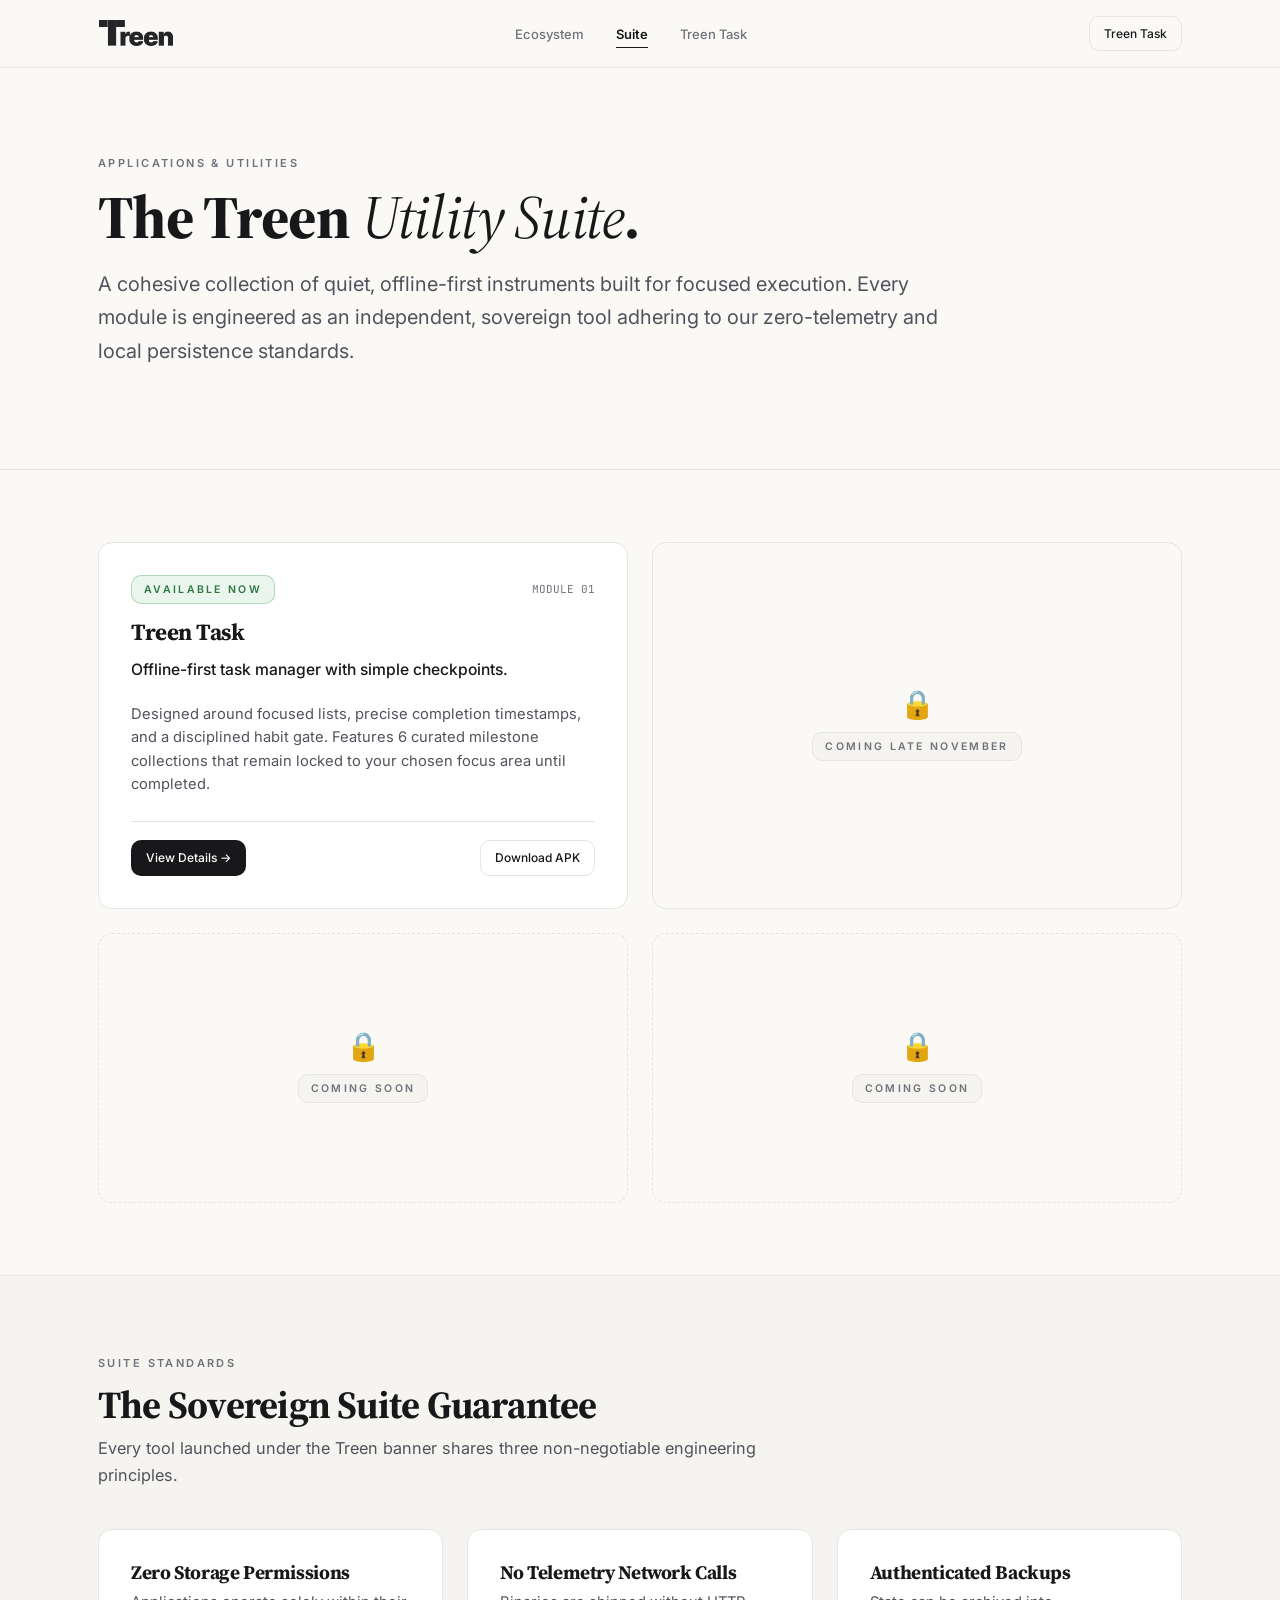
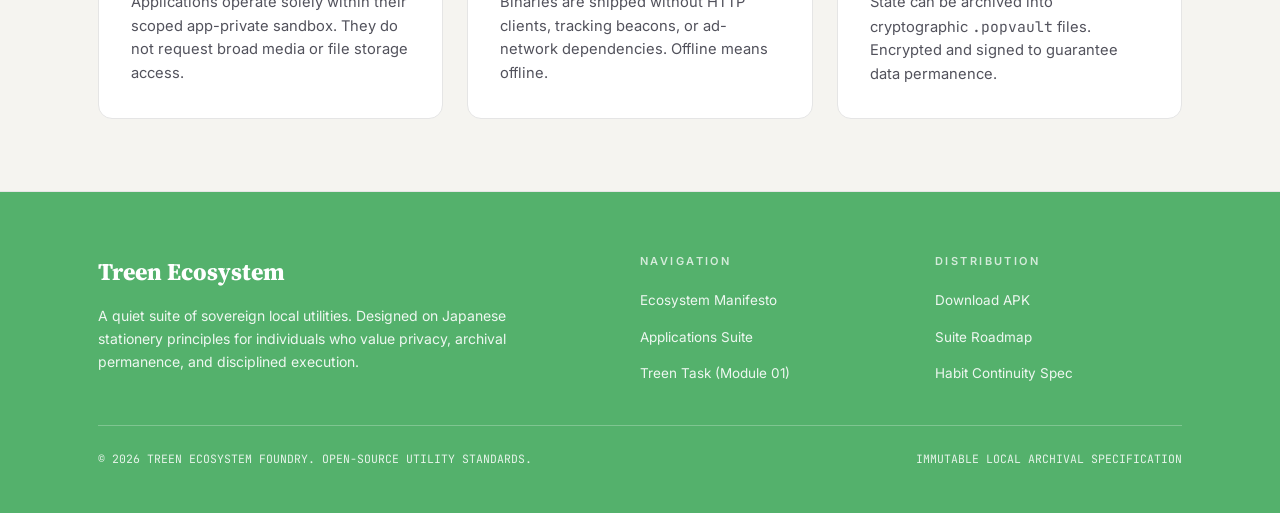
==== suite.html @ d053e065 "fix: remove embedded mockup and fix mobile APK downloads with cross-origin redirect fallback" ====
<!DOCTYPE html>
<html lang="en">
<head>
  <meta charset="UTF-8">
  <meta name="viewport" content="width=device-width, initial-scale=1.0">
  <title>Treen Suite — Applications Hub</title>
  <meta name="description" content="Explore the Treen Ecosystem utility suite. Offline-first, self-contained local instruments built for quiet focus.">
  <link rel="stylesheet" href="styles.css">
  <link rel="preconnect" href="https://fonts.googleapis.com">
  <link rel="preconnect" href="https://fonts.gstatic.com" crossorigin>
</head>
<body>

  <!-- Top Navigation Bar -->
  <header class="navbar">
    <div class="container nav-container">
      <a href="index.html" class="brand-link" aria-label="Treen Home">
        <img src="assets/brand/treen-wordmark.png" alt="Treen" class="brand-wordmark-img">
      </a>

      <nav>
        <ul class="nav-menu">
          <li><a href="index.html" class="nav-item-link">Ecosystem</a></li>
          <li><a href="suite.html" class="nav-item-link active">Suite</a></li>
          <li><a href="task.html" class="nav-item-link">Treen Task</a></li>
        </ul>
      </nav>

      <div class="nav-action">
        <a href="task.html" class="btn btn-outline btn-sm">Treen Task</a>
        <button id="mobileMenuBtn" class="mobile-menu-btn" aria-label="Toggle navigation menu">
          <svg width="18" height="18" viewBox="0 0 24 24" fill="none" stroke="currentColor" stroke-width="2">
            <line x1="3" y1="12" x2="21" y2="12"></line>
            <line x1="3" y1="6" x2="21" y2="6"></line>
            <line x1="3" y1="18" x2="21" y2="18"></line>
          </svg>
        </button>
      </div>
    </div>
  </header>

  <!-- Mobile Navigation Drawer -->
  <div class="mobile-nav-drawer" id="mobileNavDrawer">
    <a href="index.html" class="mobile-nav-link">Ecosystem</a>
    <a href="suite.html" class="mobile-nav-link">Applications Suite</a>
    <a href="task.html" class="mobile-nav-link">Treen Task</a>
  </div>

  <main>
    <!-- Suite Header Section -->
    <section class="hero-wrap">
      <div class="container">
        <div class="hero-content">
          <span class="section-label">APPLICATIONS &amp; UTILITIES</span>

          <h1 class="hero-title">
            The Treen <em>Utility Suite</em>.
          </h1>

          <p class="hero-subhead">
            A cohesive collection of quiet, offline-first instruments built for focused execution. Every module is engineered as an independent, sovereign tool adhering to our zero-telemetry and local persistence standards.
          </p>
        </div>
      </div>
    </section>

    <!-- 4-Card Broadsheet Grid -->
    <section class="section">
      <div class="container">
        <div class="grid-2-2">

          <!-- Card 1: Treen Task (Live / Active) -->
          <article class="suite-card">
            <div class="suite-card-top">
              <div class="suite-card-header">
                <span class="status-pill green">Available Now</span>
                <span style="font-family: var(--font-mono); font-size: 11px; color: var(--ink-muted);">MODULE 01</span>
              </div>
              <h2 class="suite-card-title">Treen Task</h2>
              <p class="suite-card-summary">Offline-first task manager with simple checkpoints.</p>
              <p class="suite-card-desc">
                Designed around focused lists, precise completion timestamps, and a disciplined habit gate. Features 6 curated milestone collections that remain locked to your chosen focus area until completed.
              </p>
            </div>
            <div class="suite-card-bottom">
              <a href="task.html" class="btn btn-primary btn-sm">
                <span>View Details →</span>
              </a>
              <a href="https://github.com/arnavbyte/treen-ecosystem-web/releases/download/v1.0/treen_task_v1.0.apk" target="_blank" rel="noopener noreferrer" class="btn btn-outline btn-sm">
                <span>Download APK</span>
              </a>
            </div>
          </article>

          <!-- Card 2: Mystery Utility 02 (Strictly Minimal Locked) -->
          <article class="suite-card minimal-locked">
            <div class="suite-lock-icon" aria-hidden="true">🔒</div>
            <span class="status-pill muted">Coming Late November</span>
          </article>

          <!-- Card 3: Mystery Utility 03 (Strictly Minimal Locked / Dashed) -->
          <article class="suite-card minimal-locked dashed">
            <div class="suite-lock-icon" aria-hidden="true">🔒</div>
            <span class="status-pill muted">Coming Soon</span>
          </article>

          <!-- Card 4: Mystery Utility 04 (Strictly Minimal Locked / Dashed) -->
          <article class="suite-card minimal-locked dashed">
            <div class="suite-lock-icon" aria-hidden="true">🔒</div>
            <span class="status-pill muted">Coming Soon</span>
          </article>

        </div>
      </div>
    </section>

    <!-- Standards Section -->
    <section class="section" style="background-color: var(--bg-tint-soft);">
      <div class="container">
        <div class="section-head">
          <span class="section-label">SUITE STANDARDS</span>
          <h2 class="section-title">The Sovereign Suite Guarantee</h2>
          <p>Every tool launched under the Treen banner shares three non-negotiable engineering principles.</p>
        </div>

        <div class="grid-3">
          <div class="card">
            <h3 style="font-size: 1.2rem; margin-bottom: 8px;">Zero Storage Permissions</h3>
            <p style="font-size: 0.92rem; line-height: 1.6; color: var(--ink-body);">
              Applications operate solely within their scoped app-private sandbox. They do not request broad media or file storage access.
            </p>
          </div>

          <div class="card">
            <h3 style="font-size: 1.2rem; margin-bottom: 8px;">No Telemetry Network Calls</h3>
            <p style="font-size: 0.92rem; line-height: 1.6; color: var(--ink-body);">
              Binaries are shipped without HTTP clients, tracking beacons, or ad-network dependencies. Offline means offline.
            </p>
          </div>

          <div class="card">
            <h3 style="font-size: 1.2rem; margin-bottom: 8px;">Authenticated Backups</h3>
            <p style="font-size: 0.92rem; line-height: 1.6; color: var(--ink-body);">
              State can be archived into cryptographic <code>.popvault</code> files. Encrypted and signed to guarantee data permanence.
            </p>
          </div>
        </div>
      </div>
    </section>
  </main>

  <!-- Full-Bleed Green Accent Footer Band (#54B16C) -->
  <footer class="footer-green">
    <div class="container">
      <div class="footer-grid">
        <div>
          <div class="footer-brand-title">Treen Ecosystem</div>
          <p class="footer-desc">
            A quiet suite of sovereign local utilities. Designed on Japanese stationery principles for individuals who value privacy, archival permanence, and disciplined execution.
          </p>
        </div>

        <div>
          <div class="footer-col-label">Navigation</div>
          <ul class="footer-links">
            <li><a href="index.html">Ecosystem Manifesto</a></li>
            <li><a href="suite.html">Applications Suite</a></li>
            <li><a href="task.html">Treen Task (Module 01)</a></li>
          </ul>
        </div>

        <div>
          <div class="footer-col-label">Distribution</div>
          <ul class="footer-links">
            <li><a href="https://github.com/arnavbyte/treen-ecosystem-web/releases/download/v1.0/treen_task_v1.0.apk" target="_blank" rel="noopener noreferrer">Download APK</a></li>
            <li><a href="suite.html">Suite Roadmap</a></li>
            <li><a href="task.html#mechanics">Habit Continuity Spec</a></li>
          </ul>
        </div>
      </div>

      <div class="footer-bottom">
        <div>
          © 2026 TREEN ECOSYSTEM FOUNDRY. OPEN-SOURCE UTILITY STANDARDS.
        </div>
        <div>
          IMMUTABLE LOCAL ARCHIVAL SPECIFICATION
        </div>
      </div>
    </div>
  </footer>

  <script src="app.js"></script>
</body>
</html>
---- styles.css ----
/* ==========================================================================
   TREEN ECOSYSTEM — STYLES & DESIGN TOKENS
   Visual Style: Broadsheet Stationery (Quiet, Confident, Editorial, Functional)
   ========================================================================== */

@import url('https://fonts.googleapis.com/css2?family=Fraunces:ital,opsz,wght@0,9..144,600;0,9..144,700;0,9..144,800;1,9..144,600&family=Source+Serif+4:ital,opsz,wght@0,8..60,600;0,8..60,700;0,8..60,800;1,8..60,600;1,8..60,700&family=Inter:wght@400;500;600;700&family=JetBrains+Mono:wght@400;500;600&display=swap');

:root {
  /* Surfaces & Canvas */
  --bg-canvas: #FAF9F6;
  --bg-pure: #FFFFFF;
  --bg-card: #FFFFFF;
  --bg-tint-soft: #F5F4F0;
  --bg-tint-alt: #F0EFEA;

  /* Ink / Text Tokens */
  --ink-primary: #18181B;     /* Headings, primary actions */
  --ink-body: #52525C;        /* Body copy in muted charcoal */
  --ink-muted: #71717B;       /* Muted labels & timestamps */
  --ink-faint: #A1A1AA;

  /* Accent (Reserved strictly for completion ticks and the full-width footer band) */
  --accent-green: #54B16C;
  --accent-green-hover: #489e60;
  --accent-green-soft: rgba(84, 177, 108, 0.12);

  /* Geometry & Borders */
  --border-hairline: 1px solid #E5E5E5;
  --border-color: #E5E5E5;
  --radius-btn: 10px;         /* Strict 10px for buttons / pills */
  --radius-card: 14px;        /* Strict 14px for content cards */
  --radius-pill: 9999px;

  /* Typography Stacks */
  --font-serif: 'Source Serif 4', 'Fraunces', 'Tiempos Headline', 'Gelica', 'Source Serif Pro', Georgia, serif;
  --font-sans: 'Inter', -apple-system, BlinkMacSystemFont, 'Segoe UI', Roboto, Helvetica, Arial, sans-serif;
  --font-mono: 'JetBrains Mono', Menlo, Monaco, Consolas, monospace;

  /* Typography Hierarchy */
  --tracking-label: 0.22em;   /* Wide uppercase tracking (0.2em - 0.25em) */
  --lh-heading: 1.08;         /* Tight editorial serif line-height (1.05 - 1.1) */
  --lh-body: 1.65;            /* Relaxed line-height (~1.65) in muted charcoal */

  /* Layout */
  --container-max: 1140px;
  --header-height: 68px;
}

/* Base Reset & Setup */
*, *::before, *::after {
  box-sizing: border-box;
  margin: 0;
  padding: 0;
}

html {
  font-size: 16px;
  scroll-behavior: smooth;
  text-rendering: optimizeLegibility;
  -webkit-font-smoothing: antialiased;
}

body {
  background-color: var(--bg-canvas);
  color: var(--ink-body);
  font-family: var(--font-sans);
  font-weight: 400;
  line-height: var(--lh-body);
  min-height: 100vh;
  display: flex;
  flex-direction: column;
}

/* Typography Hierarchy */
h1, h2, h3, h4, h5, h6 {
  color: var(--ink-primary);
  font-family: var(--font-serif);
  font-weight: 700;
  line-height: var(--lh-heading);
  letter-spacing: -0.02em;
}

h1 {
  font-size: clamp(2.4rem, 4.8vw, 3.8rem);
  font-weight: 800;
}

h2 {
  font-size: clamp(1.8rem, 3.2vw, 2.4rem);
}

h3 {
  font-size: clamp(1.25rem, 2vw, 1.55rem);
}

p {
  color: var(--ink-body);
  font-size: 1.02rem;
  line-height: var(--lh-body);
}

a {
  color: inherit;
  text-decoration: none;
}

code, pre, .mono {
  font-family: var(--font-mono);
}

/* Small section labels uppercase with wide tracking (0.2em) */
.section-label {
  font-family: var(--font-sans);
  font-size: 11px;
  font-weight: 600;
  text-transform: uppercase;
  letter-spacing: var(--tracking-label);
  color: var(--ink-muted);
  display: inline-block;
  margin-bottom: 12px;
}

/* Container */
.container {
  max-width: var(--container-max);
  margin-left: auto;
  margin-right: auto;
  padding-left: 28px;
  padding-right: 28px;
  width: 100%;
}

/* ==========================================================================
   BUTTONS & PILLS (Strict 10px radius)
   ========================================================================== */
.btn {
  display: inline-flex;
  align-items: center;
  justify-content: center;
  gap: 8px;
  font-family: var(--font-sans);
  font-size: 13.5px;
  font-weight: 500;
  padding: 10px 20px;
  border-radius: var(--radius-btn);
  border: 1px solid transparent;
  cursor: pointer;
  transition: all 0.15s ease;
  white-space: nowrap;
  text-decoration: none;
}

.btn-primary {
  background-color: var(--ink-primary);
  color: #FFFFFF;
}

.btn-primary:hover {
  background-color: #0A0A0A;
}

.btn-outline {
  background-color: transparent;
  color: var(--ink-primary);
  border: var(--border-hairline);
}

.btn-outline:hover {
  background-color: var(--bg-pure);
  border-color: #D4D4D8;
}

.btn-sm {
  font-size: 12px;
  padding: 7px 14px;
}

.pill-badge {
  display: inline-flex;
  align-items: center;
  gap: 6px;
  font-family: var(--font-sans);
  font-size: 11px;
  font-weight: 500;
  padding: 4px 10px;
  border-radius: var(--radius-btn);
  border: var(--border-hairline);
  background-color: var(--bg-pure);
  color: var(--ink-muted);
}

/* ==========================================================================
   NAVIGATION BAR
   ========================================================================== */
.navbar {
  position: sticky;
  top: 0;
  z-index: 100;
  background-color: rgba(250, 249, 246, 0.96);
  backdrop-filter: blur(8px);
  -webkit-backdrop-filter: blur(8px);
  border-bottom: var(--border-hairline);
  height: var(--header-height);
  display: flex;
  align-items: center;
}

.nav-container {
  display: flex;
  justify-content: space-between;
  align-items: center;
}

.brand-link {
  display: flex;
  align-items: center;
  gap: 12px;
}

.brand-wordmark-img {
  height: 28px;
  width: auto;
  display: block;
  opacity: 0.94;
  filter: drop-shadow(0 0.5px 0.5px rgba(24, 24, 27, 0.08));
  transition: opacity 0.15s ease;
}

.brand-link:hover .brand-wordmark-img {
  opacity: 1;
}

.nav-menu {
  display: flex;
  align-items: center;
  gap: 32px;
  list-style: none;
}

.nav-item-link {
  font-family: var(--font-sans);
  font-size: 13px;
  font-weight: 500;
  color: var(--ink-muted);
  transition: color 0.15s ease;
  position: relative;
}

.nav-item-link:hover {
  color: var(--ink-primary);
}

.nav-item-link.active {
  color: var(--ink-primary);
  font-weight: 600;
}

.nav-item-link.active::after {
  content: '';
  position: absolute;
  bottom: -6px;
  left: 0;
  right: 0;
  height: 1.5px;
  background-color: var(--ink-primary);
}

.nav-action {
  display: flex;
  align-items: center;
  gap: 12px;
}

.mobile-menu-btn {
  display: none;
  background: none;
  border: var(--border-hairline);
  border-radius: var(--radius-btn);
  padding: 8px 10px;
  cursor: pointer;
  color: var(--ink-primary);
}

/* Mobile Nav Drawer */
.mobile-nav-drawer {
  display: none;
  position: fixed;
  top: var(--header-height);
  left: 0;
  right: 0;
  background-color: var(--bg-canvas);
  border-bottom: var(--border-hairline);
  padding: 20px 28px;
  z-index: 99;
  flex-direction: column;
  gap: 12px;
}

.mobile-nav-drawer.open {
  display: flex;
}

.mobile-nav-link {
  font-size: 14.5px;
  color: var(--ink-primary);
  padding: 10px 0;
  border-bottom: 1px dashed var(--border-color);
  font-weight: 500;
}

/* ==========================================================================
   HERO / EDITORIAL HEADER SECTIONS
   ========================================================================== */
.hero-wrap {
  padding: 80px 0 68px;
  border-bottom: var(--border-hairline);
}

.hero-content {
  max-width: 860px;
}

/* Prominent hero brand logo, completely transparent background, zero bounding box */
.hero-brand-lockup {
  margin-bottom: 38px;
  background: transparent;
  border: none;
  padding: 0;
}

.hero-brand-lockup img {
  height: clamp(68px, 9vw, 92px);
  width: auto;
  max-width: 100%;
  display: block;
  background: transparent;
  border: none;
}

.hero-title {
  margin-bottom: 18px;
  color: var(--ink-primary);
}

.hero-title em {
  font-style: italic;
  font-weight: 400;
}

.hero-subhead {
  font-size: clamp(1.08rem, 1.6vw, 1.25rem);
  line-height: 1.68;
  color: var(--ink-body);
  margin-bottom: 32px;
}

.hero-cta-row {
  display: flex;
  align-items: center;
  gap: 14px;
  flex-wrap: wrap;
}

/* ==========================================================================
   CONTENT CARDS (Strict 14px radius, flat, 1px border)
   ========================================================================== */
.card {
  background-color: var(--bg-card);
  border: var(--border-hairline);
  border-radius: var(--radius-card);
  padding: 32px;
  box-shadow: none; /* Zero heavy drop shadows */
}

/* 2-Pillar Editorial Grid */
.grid-2 {
  display: grid;
  grid-template-columns: repeat(2, 1fr);
  gap: 28px;
}

.pillar-card {
  background-color: var(--bg-card);
  border: var(--border-hairline);
  border-radius: var(--radius-card);
  padding: 38px;
  display: flex;
  flex-direction: column;
  justify-content: space-between;
  min-height: 270px;
}

.pillar-card-head {
  display: flex;
  flex-direction: column;
  gap: 8px;
  margin-bottom: 16px;
}

.pillar-number {
  font-family: var(--font-mono);
  font-size: 11px;
  color: var(--ink-muted);
}

.pillar-title {
  font-size: 1.5rem;
  color: var(--ink-primary);
}

.pillar-body {
  font-size: 1.02rem;
  line-height: 1.7;
  color: var(--ink-body);
}

.pillar-fact {
  margin-top: 26px;
  padding-top: 16px;
  border-top: var(--border-hairline);
  font-family: var(--font-mono);
  font-size: 11px;
  color: var(--ink-muted);
  letter-spacing: 0.05em;
}

.grid-3 {
  display: grid;
  grid-template-columns: repeat(3, 1fr);
  gap: 24px;
}

.tenet-card {
  display: flex;
  flex-direction: column;
  justify-content: space-between;
  min-height: 240px;
}

.tenet-card-head {
  display: flex;
  flex-direction: column;
  gap: 8px;
  margin-bottom: 16px;
}

.tenet-number {
  font-family: var(--font-mono);
  font-size: 11px;
  color: var(--ink-muted);
}

.tenet-title {
  font-size: 1.3rem;
  color: var(--ink-primary);
}

.tenet-body {
  font-size: 0.95rem;
  line-height: 1.6;
  color: var(--ink-body);
}

.tenet-fact {
  margin-top: 24px;
  padding-top: 14px;
  border-top: var(--border-hairline);
  font-family: var(--font-mono);
  font-size: 11px;
  color: var(--ink-muted);
}

/* ==========================================================================
   PAGE 2: SUITE / APPLICATIONS HUB (4-CARD BROADSHEET GRID)
   ========================================================================== */
.grid-2-2 {
  display: grid;
  grid-template-columns: repeat(2, 1fr);
  gap: 24px;
}

.suite-card {
  background-color: var(--bg-card);
  border: var(--border-hairline);
  border-radius: var(--radius-card);
  padding: 32px;
  display: flex;
  flex-direction: column;
  justify-content: space-between;
  min-height: 270px;
}

.suite-card.locked {
  background-color: #FAF9F6;
  border: 1px solid var(--border-color);
}

.suite-card.dashed {
  background-color: #FAF9F6;
  border: 1px dashed var(--border-color);
}

/* Minimal locked cards for unannounced mystery utilities */
.suite-card.minimal-locked {
  background-color: #FAF9F6;
  border: 1px solid var(--border-color);
  display: flex;
  flex-direction: column;
  align-items: center;
  justify-content: center;
  gap: 14px;
  min-height: 270px;
  text-align: center;
}

.suite-card.minimal-locked.dashed {
  border: 1px dashed var(--border-color);
}

.suite-lock-icon {
  font-size: 28px;
  line-height: 1;
  color: var(--ink-muted);
}

.suite-card-top {
  display: flex;
  flex-direction: column;
  gap: 12px;
}

.suite-card-header {
  display: flex;
  justify-content: space-between;
  align-items: center;
  margin-bottom: 4px;
}

.suite-card-title {
  font-size: 1.45rem;
  color: var(--ink-primary);
}

.suite-card-summary {
  font-size: 0.98rem;
  font-weight: 500;
  color: var(--ink-primary);
  margin-bottom: 8px;
}

.suite-card-desc {
  font-size: 0.92rem;
  line-height: 1.6;
  color: var(--ink-body);
}

.status-pill {
  display: inline-flex;
  align-items: center;
  gap: 6px;
  font-family: var(--font-sans);
  font-size: 10.5px;
  font-weight: 600;
  letter-spacing: var(--tracking-label);
  text-transform: uppercase;
  padding: 5px 12px;
  border-radius: var(--radius-btn);
}

.status-pill.green {
  background-color: var(--accent-green-soft);
  color: #2E7742;
  border: 1px solid rgba(84, 177, 108, 0.4);
}

.status-pill.muted {
  background-color: var(--bg-tint-soft);
  color: var(--ink-muted);
  border: 1px solid var(--border-color);
}

.suite-card-bottom {
  margin-top: 24px;
  padding-top: 18px;
  border-top: var(--border-hairline);
  display: flex;
  justify-content: space-between;
  align-items: center;
  flex-wrap: wrap;
  gap: 12px;
}

/* Sections */
.section {
  padding: 72px 0;
  border-bottom: var(--border-hairline);
}

.section-head {
  margin-bottom: 40px;
  max-width: 720px;
}

.section-title {
  margin-bottom: 10px;
}

/* ==========================================================================
   THEMED MILESTONE SETS
   ========================================================================== */
.collection-grid {
  display: grid;
  grid-template-columns: repeat(3, 1fr);
  gap: 20px;
  margin-top: 28px;
}

.collection-card {
  background: var(--bg-pure);
  border: var(--border-hairline);
  border-radius: var(--radius-card);
  padding: 24px;
  display: flex;
  flex-direction: column;
  justify-content: space-between;
}

.collection-header {
  display: flex;
  justify-content: space-between;
  align-items: center;
  margin-bottom: 12px;
}

.collection-name {
  font-family: var(--font-serif);
  font-size: 1.15rem;
  color: var(--ink-primary);
  margin-bottom: 6px;
}

.collection-desc {
  font-size: 0.9rem;
  line-height: 1.55;
  color: var(--ink-body);
}

/* ==========================================================================
   PAGE 3: THE VAULT (SPECS & VERIFICATION)
   ========================================================================== */
.specs-table {
  width: 100%;
  border-collapse: collapse;
  background-color: #FFFFFF;
  border: var(--border-hairline);
  border-radius: var(--radius-card);
  overflow: hidden;
  margin-top: 24px;
  font-size: 13.5px;
}

.specs-table th {
  background-color: var(--bg-tint-soft);
  padding: 14px 20px;
  font-family: var(--font-sans);
  font-size: 11px;
  font-weight: 600;
  text-transform: uppercase;
  letter-spacing: var(--tracking-label);
  color: var(--ink-muted);
  border-bottom: var(--border-hairline);
  text-align: left;
}

.specs-table td {
  padding: 16px 20px;
  border-bottom: var(--border-hairline);
  color: var(--ink-body);
  vertical-align: top;
}

.specs-table tr:last-child td {
  border-bottom: none;
}

.crypto-console {
  background-color: #FFFFFF;
  border: var(--border-hairline);
  border-radius: var(--radius-card);
  padding: 32px;
  margin-top: 36px;
  display: flex;
  flex-direction: column;
  gap: 20px;
}

.code-box {
  background-color: #18181B;
  color: #FAF9F6;
  border-radius: var(--radius-btn);
  padding: 16px;
  font-family: var(--font-mono);
  font-size: 12px;
  line-height: 1.6;
  overflow-x: auto;
}

.verify-badge {
  display: inline-flex;
  align-items: center;
  gap: 8px;
  padding: 10px 14px;
  border-radius: var(--radius-btn);
  border: var(--border-hairline);
  font-family: var(--font-mono);
  font-size: 12px;
}

.verify-badge.valid {
  border-color: rgba(84, 177, 108, 0.4);
  background-color: var(--accent-green-soft);
  color: #2E7742;
}

.verify-badge.invalid {
  border-color: rgba(239, 68, 68, 0.3);
  background-color: rgba(239, 68, 68, 0.08);
  color: #DC2626;
}

/* ==========================================================================
   FOOTER (FULL-WIDTH GREEN ACCENT BAND: #54B16C)
   ========================================================================== */
.footer-green {
  background-color: var(--accent-green);
  color: #FFFFFF;
  padding: 60px 0 44px;
  margin-top: auto;
}

.footer-grid {
  display: grid;
  grid-template-columns: 2fr 1fr 1fr;
  gap: 48px;
  margin-bottom: 40px;
}

.footer-brand-title {
  font-family: var(--font-serif);
  font-size: 24px;
  font-weight: 800;
  margin-bottom: 12px;
  color: #FFFFFF;
}

.footer-desc {
  font-size: 14px;
  line-height: 1.65;
  color: rgba(255, 255, 255, 0.9);
  max-width: 440px;
}

.footer-col-label {
  font-family: var(--font-sans);
  font-size: 11px;
  font-weight: 600;
  text-transform: uppercase;
  letter-spacing: var(--tracking-label);
  color: rgba(255, 255, 255, 0.75);
  margin-bottom: 16px;
}

.footer-links {
  list-style: none;
  display: flex;
  flex-direction: column;
  gap: 10px;
}

.footer-links a {
  font-size: 13.5px;
  color: rgba(255, 255, 255, 0.9);
  transition: color 0.15s ease;
}

.footer-links a:hover {
  color: #FFFFFF;
  text-decoration: underline;
}

.footer-bottom {
  border-top: 1px solid rgba(255, 255, 255, 0.25);
  padding-top: 24px;
  display: flex;
  justify-content: space-between;
  align-items: center;
  font-family: var(--font-mono);
  font-size: 11.5px;
  color: rgba(255, 255, 255, 0.85);
  flex-wrap: wrap;
  gap: 12px;
}

/* ==========================================================================
   RESPONSIVE DESIGN BREAKPOINTS
   ========================================================================== */
@media (max-width: 900px) {
  .grid-2 {
    grid-template-columns: 1fr;
  }
  .grid-3 {
    grid-template-columns: 1fr;
  }
  .grid-2-2 {
    grid-template-columns: 1fr;
  }
  .collection-grid {
    grid-template-columns: 1fr;
  }
  .footer-grid {
    grid-template-columns: 1fr;
    gap: 32px;
  }
}

@media (max-width: 768px) {
  .nav-menu {
    display: none;
  }
  .mobile-menu-btn {
    display: block;
  }
}
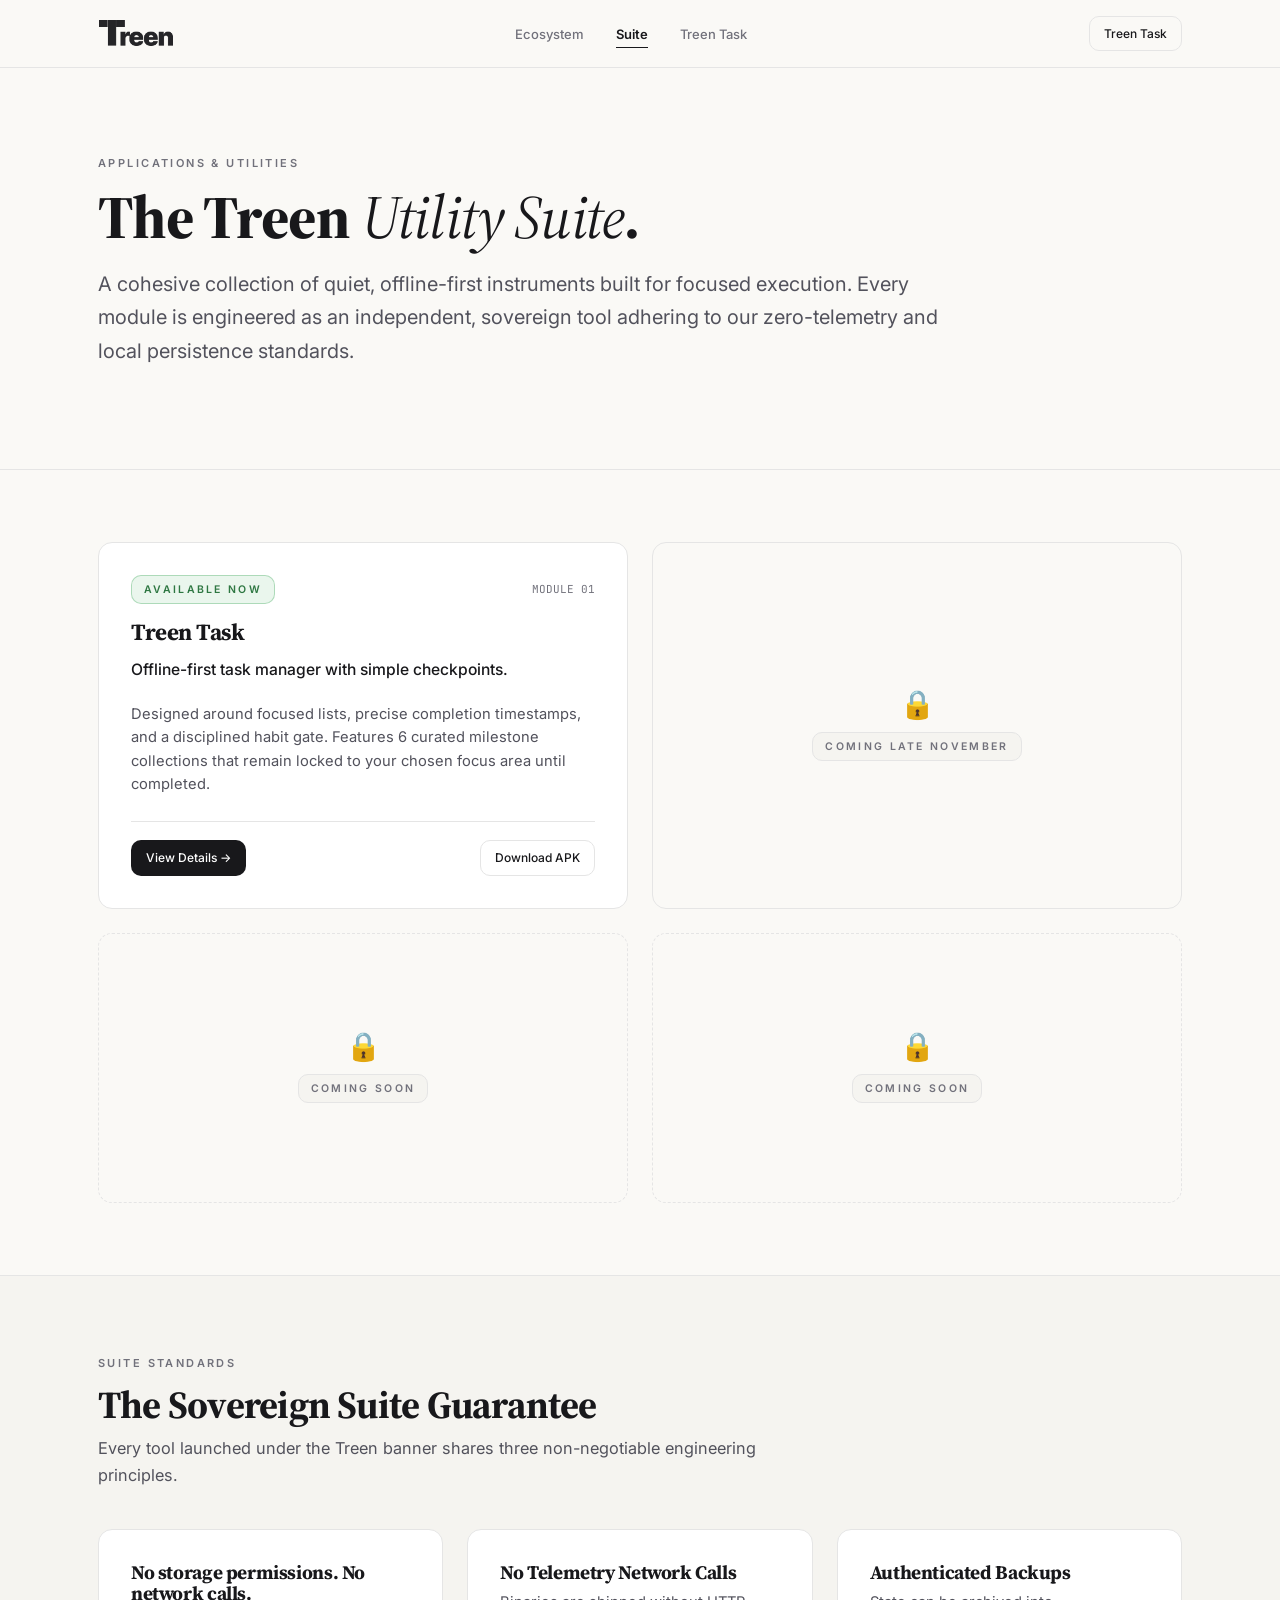
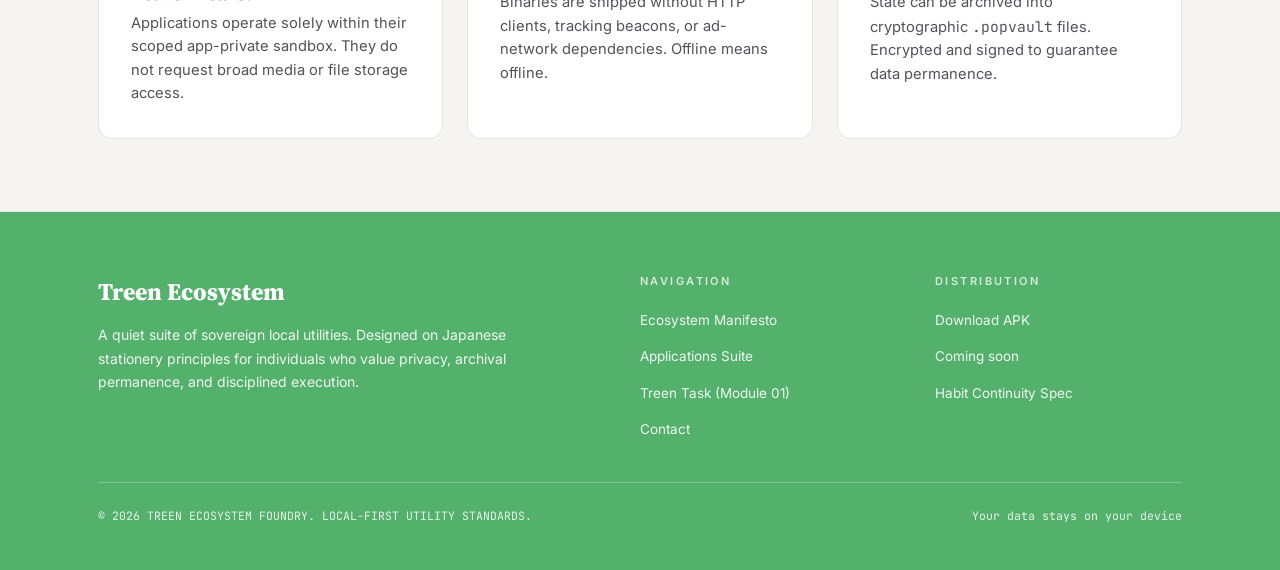
==== commit 3f267d97: "chore: apply text consistency updates, meta tags, and accessibility refinements" ====
--- a/suite.html
+++ b/suite.html
@@ -4,7 +4,18 @@
   <meta charset="UTF-8">
   <meta name="viewport" content="width=device-width, initial-scale=1.0">
   <title>Treen Suite — Applications Hub</title>
-  <meta name="description" content="Explore the Treen Ecosystem utility suite. Offline-first, self-contained local instruments built for quiet focus.">
+  <meta name="description" content="Explore the Treen Ecosystem utility suite. Quiet, offline-first digital instruments engineered for local data sovereignty and focused work.">
+  <link rel="icon" type="image/png" href="assets/brand/treen-mark-square.png">
+  <link rel="canonical" href="https://treen-ecosystem.vercel.app/suite.html">
+  <meta property="og:type" content="website">
+  <meta property="og:url" content="https://treen-ecosystem.vercel.app/suite.html">
+  <meta property="og:title" content="Treen Suite — Applications Hub">
+  <meta property="og:description" content="Explore the Treen Ecosystem utility suite. Quiet, offline-first digital instruments engineered for local data sovereignty and focused work.">
+  <meta property="og:image" content="https://treen-ecosystem.vercel.app/assets/brand/treen-suite-logo.png">
+  <meta name="twitter:card" content="summary_large_image">
+  <meta name="twitter:title" content="Treen Suite — Applications Hub">
+  <meta name="twitter:description" content="Explore the Treen Ecosystem utility suite. Quiet, offline-first digital instruments engineered for local data sovereignty and focused work.">
+  <meta name="twitter:image" content="https://treen-ecosystem.vercel.app/assets/brand/treen-suite-logo.png">
   <link rel="stylesheet" href="styles.css">
   <link rel="preconnect" href="https://fonts.googleapis.com">
   <link rel="preconnect" href="https://fonts.gstatic.com" crossorigin>
@@ -15,7 +26,7 @@
   <header class="navbar">
     <div class="container nav-container">
       <a href="index.html" class="brand-link" aria-label="Treen Home">
-        <img src="assets/brand/treen-wordmark.png" alt="Treen" class="brand-wordmark-img">
+        <img src="assets/brand/treen-wordmark.png" alt="Treen logo wordmark" width="530" height="196" class="brand-wordmark-img">
       </a>
 
       <nav>
@@ -93,19 +104,19 @@
           </article>
 
           <!-- Card 2: Mystery Utility 02 (Strictly Minimal Locked) -->
-          <article class="suite-card minimal-locked">
+          <article class="suite-card minimal-locked" aria-label="Upcoming utility, coming late November">
             <div class="suite-lock-icon" aria-hidden="true">🔒</div>
             <span class="status-pill muted">Coming Late November</span>
           </article>
 
           <!-- Card 3: Mystery Utility 03 (Strictly Minimal Locked / Dashed) -->
-          <article class="suite-card minimal-locked dashed">
+          <article class="suite-card minimal-locked dashed" aria-label="Upcoming utility, coming soon">
             <div class="suite-lock-icon" aria-hidden="true">🔒</div>
             <span class="status-pill muted">Coming Soon</span>
           </article>
 
           <!-- Card 4: Mystery Utility 04 (Strictly Minimal Locked / Dashed) -->
-          <article class="suite-card minimal-locked dashed">
+          <article class="suite-card minimal-locked dashed" aria-label="Upcoming utility, coming soon">
             <div class="suite-lock-icon" aria-hidden="true">🔒</div>
             <span class="status-pill muted">Coming Soon</span>
           </article>
@@ -125,7 +136,7 @@
 
         <div class="grid-3">
           <div class="card">
-            <h3 style="font-size: 1.2rem; margin-bottom: 8px;">Zero Storage Permissions</h3>
+            <h3 style="font-size: 1.2rem; margin-bottom: 8px;">No storage permissions. No network calls.</h3>
             <p style="font-size: 0.92rem; line-height: 1.6; color: var(--ink-body);">
               Applications operate solely within their scoped app-private sandbox. They do not request broad media or file storage access.
             </p>
@@ -166,6 +177,7 @@
             <li><a href="index.html">Ecosystem Manifesto</a></li>
             <li><a href="suite.html">Applications Suite</a></li>
             <li><a href="task.html">Treen Task (Module 01)</a></li>
+            <li><a href="mailto:treen.ecosystem@gmail.com">Contact</a></li>
           </ul>
         </div>
 
@@ -173,7 +185,7 @@
           <div class="footer-col-label">Distribution</div>
           <ul class="footer-links">
             <li><a href="https://github.com/arnavbyte/treen-ecosystem-web/releases/download/v1.0/treen_task_v1.0.apk" target="_blank" rel="noopener noreferrer">Download APK</a></li>
-            <li><a href="suite.html">Suite Roadmap</a></li>
+            <li><a href="suite.html">Coming soon</a></li>
             <li><a href="task.html#mechanics">Habit Continuity Spec</a></li>
           </ul>
         </div>
@@ -181,10 +193,10 @@
 
       <div class="footer-bottom">
         <div>
-          © 2026 TREEN ECOSYSTEM FOUNDRY. OPEN-SOURCE UTILITY STANDARDS.
-        </div>
-        <div>
-          IMMUTABLE LOCAL ARCHIVAL SPECIFICATION
+          © 2026 TREEN ECOSYSTEM FOUNDRY. LOCAL-FIRST UTILITY STANDARDS.
+        </div>
+        <div>
+          Your data stays on your device
         </div>
       </div>
     </div>
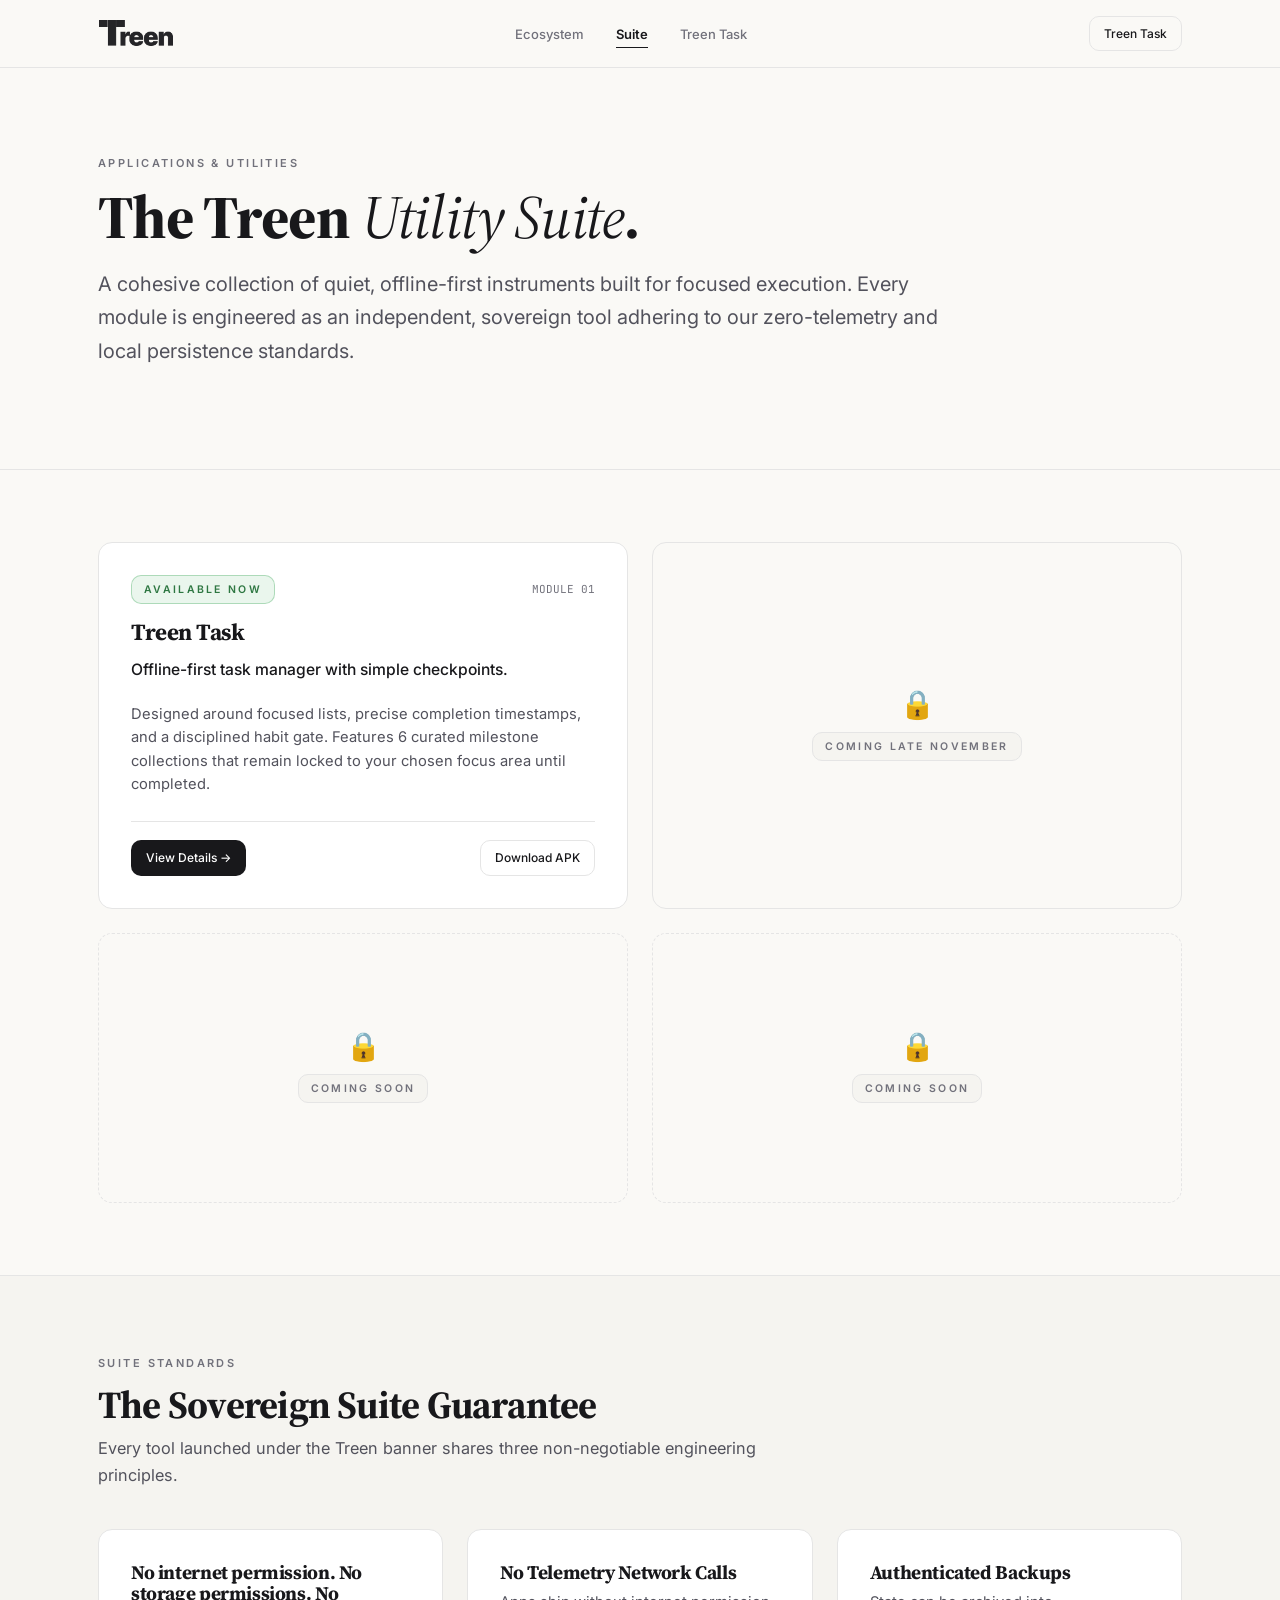
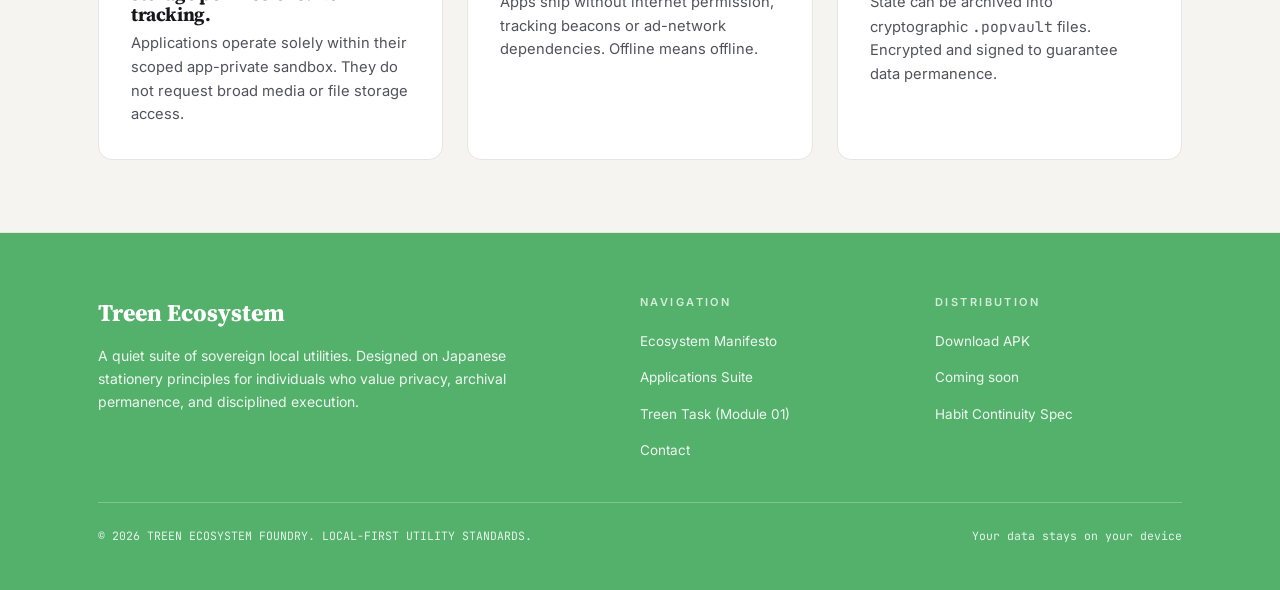
==== commit 64391831: "feat: update privacy claim, task version info, SHA-256 hash, and click-to-reveal contact handler" ====
--- a/suite.html
+++ b/suite.html
@@ -136,7 +136,7 @@
 
         <div class="grid-3">
           <div class="card">
-            <h3 style="font-size: 1.2rem; margin-bottom: 8px;">No storage permissions. No network calls.</h3>
+            <h3 style="font-size: 1.2rem; margin-bottom: 8px;">No internet permission. No storage permissions. No tracking.</h3>
             <p style="font-size: 0.92rem; line-height: 1.6; color: var(--ink-body);">
               Applications operate solely within their scoped app-private sandbox. They do not request broad media or file storage access.
             </p>
@@ -145,7 +145,7 @@
           <div class="card">
             <h3 style="font-size: 1.2rem; margin-bottom: 8px;">No Telemetry Network Calls</h3>
             <p style="font-size: 0.92rem; line-height: 1.6; color: var(--ink-body);">
-              Binaries are shipped without HTTP clients, tracking beacons, or ad-network dependencies. Offline means offline.
+              Apps ship without internet permission, tracking beacons or ad-network dependencies. Offline means offline.
             </p>
           </div>
 
@@ -177,7 +177,10 @@
             <li><a href="index.html">Ecosystem Manifesto</a></li>
             <li><a href="suite.html">Applications Suite</a></li>
             <li><a href="task.html">Treen Task (Module 01)</a></li>
-            <li><a href="mailto:treen.ecosystem@gmail.com">Contact</a></li>
+            <li class="footer-contact-item">
+              <a href="#contact" role="button" class="footer-contact-btn" id="contactBtn" aria-expanded="false" aria-controls="contactBox">Contact</a>
+              <div id="contactBox" class="contact-reveal-box" hidden></div>
+            </li>
           </ul>
         </div>
 
--- a/styles.css
+++ b/styles.css
@@ -786,6 +786,65 @@
 .footer-links a:hover {
   color: #FFFFFF;
   text-decoration: underline;
+}
+
+/* Footer Contact Reveal Box */
+.footer-contact-item {
+  position: relative;
+}
+
+.footer-contact-btn {
+  display: inline-block;
+  cursor: pointer;
+}
+
+.contact-reveal-box {
+  margin-top: 8px;
+  background-color: #FFFFFF;
+  color: var(--ink-primary);
+  border: 1px solid rgba(24, 24, 27, 0.15);
+  border-radius: var(--radius-btn);
+  padding: 8px 12px;
+  display: inline-flex;
+  align-items: center;
+  gap: 10px;
+  max-width: 100%;
+  box-sizing: border-box;
+  flex-wrap: wrap;
+  box-shadow: none;
+}
+
+.contact-reveal-box[hidden] {
+  display: none !important;
+}
+
+.contact-email {
+  font-family: var(--font-mono);
+  font-size: 12px;
+  color: var(--ink-primary);
+  user-select: all;
+  letter-spacing: -0.01em;
+}
+
+.contact-copy-btn {
+  font-family: var(--font-sans);
+  font-size: 11px;
+  font-weight: 500;
+  background-color: var(--ink-primary);
+  color: #FFFFFF;
+  border: 1px solid var(--ink-primary);
+  border-radius: 6px;
+  padding: 3px 9px;
+  cursor: pointer;
+  box-shadow: none;
+  transition: all 0.15s ease;
+  line-height: 1.4;
+}
+
+.contact-copy-btn:hover,
+.contact-copy-btn:focus-visible {
+  background-color: #27272A;
+  border-color: #27272A;
 }
 
 .footer-bottom {
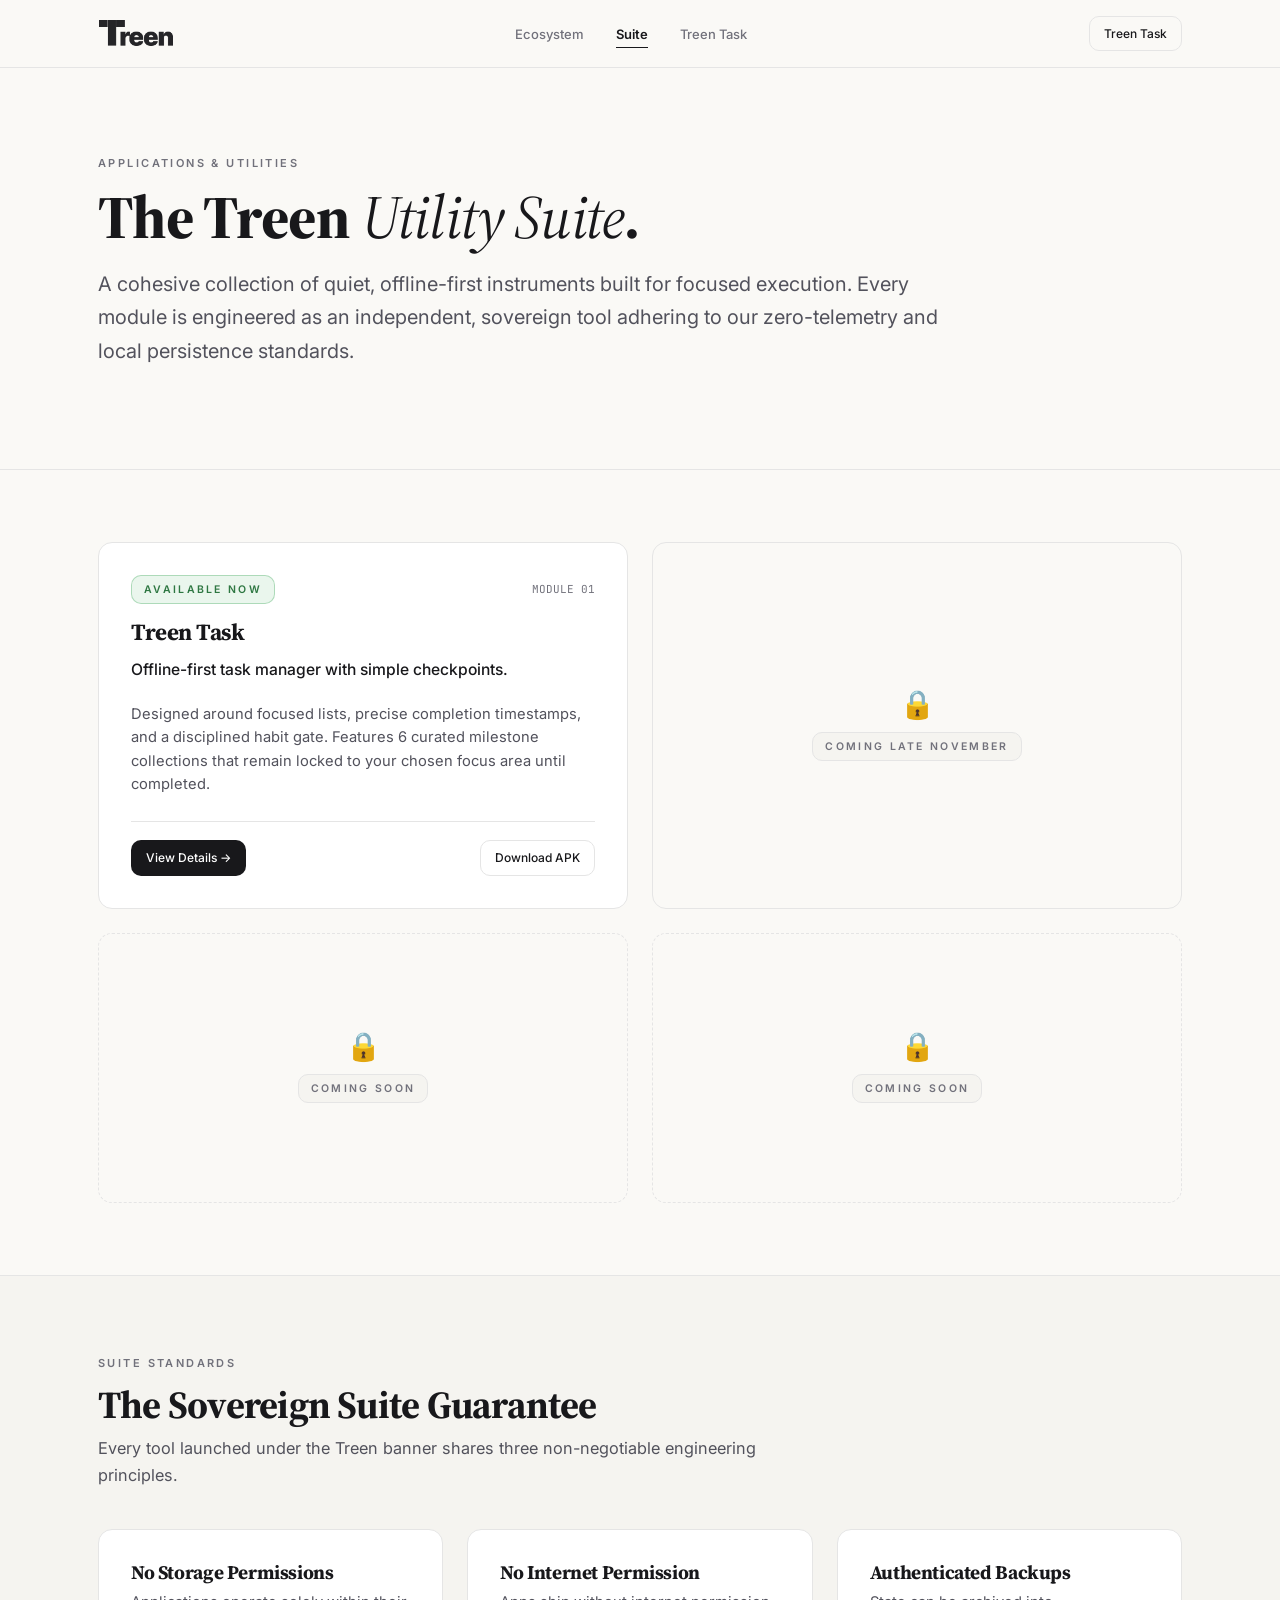
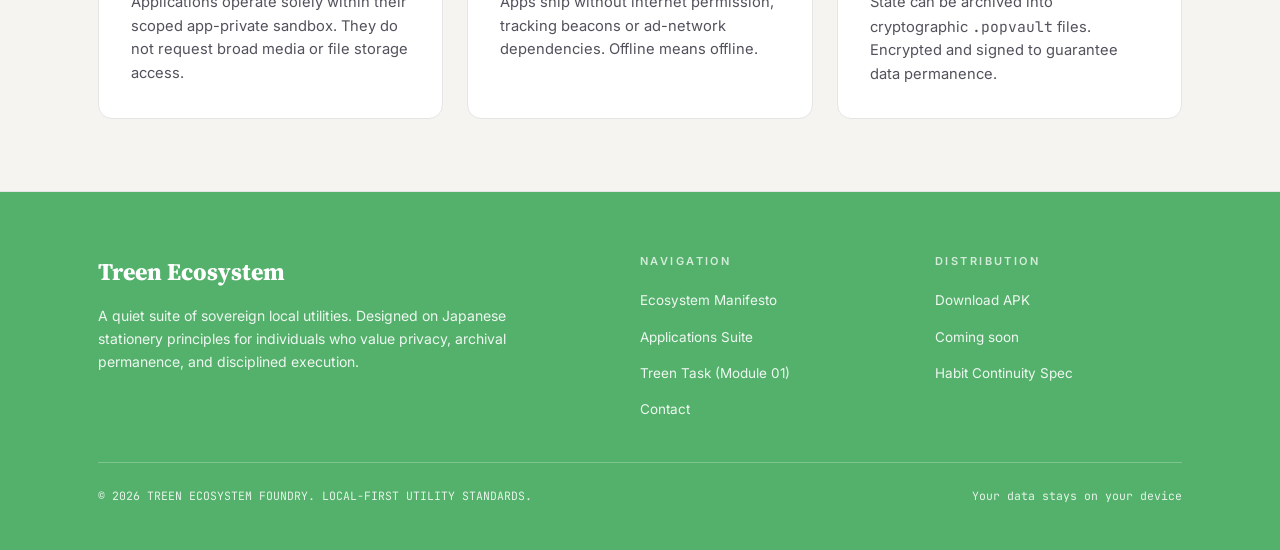
==== commit b6334466: "chore: update suite guarantee headings, notification copy in task hero, and index pillar tagline" ====
--- a/suite.html
+++ b/suite.html
@@ -97,7 +97,7 @@
               <a href="task.html" class="btn btn-primary btn-sm">
                 <span>View Details →</span>
               </a>
-              <a href="https://github.com/arnavbyte/treen-ecosystem-web/releases/download/v1.0/treen_task_v1.0.apk" target="_blank" rel="noopener noreferrer" class="btn btn-outline btn-sm">
+              <a href="https://github.com/arnavbyte/treen-ecosystem/releases/download/v1.0/treen_task_v1.0.apk" target="_blank" rel="noopener noreferrer" class="btn btn-outline btn-sm">
                 <span>Download APK</span>
               </a>
             </div>
@@ -136,14 +136,14 @@
 
         <div class="grid-3">
           <div class="card">
-            <h3 style="font-size: 1.2rem; margin-bottom: 8px;">No internet permission. No storage permissions. No tracking.</h3>
+            <h3 style="font-size: 1.2rem; margin-bottom: 8px;">No Storage Permissions</h3>
             <p style="font-size: 0.92rem; line-height: 1.6; color: var(--ink-body);">
               Applications operate solely within their scoped app-private sandbox. They do not request broad media or file storage access.
             </p>
           </div>
 
           <div class="card">
-            <h3 style="font-size: 1.2rem; margin-bottom: 8px;">No Telemetry Network Calls</h3>
+            <h3 style="font-size: 1.2rem; margin-bottom: 8px;">No Internet Permission</h3>
             <p style="font-size: 0.92rem; line-height: 1.6; color: var(--ink-body);">
               Apps ship without internet permission, tracking beacons or ad-network dependencies. Offline means offline.
             </p>
@@ -187,7 +187,7 @@
         <div>
           <div class="footer-col-label">Distribution</div>
           <ul class="footer-links">
-            <li><a href="https://github.com/arnavbyte/treen-ecosystem-web/releases/download/v1.0/treen_task_v1.0.apk" target="_blank" rel="noopener noreferrer">Download APK</a></li>
+            <li><a href="https://github.com/arnavbyte/treen-ecosystem/releases/download/v1.0/treen_task_v1.0.apk" target="_blank" rel="noopener noreferrer">Download APK</a></li>
             <li><a href="suite.html">Coming soon</a></li>
             <li><a href="task.html#mechanics">Habit Continuity Spec</a></li>
           </ul>
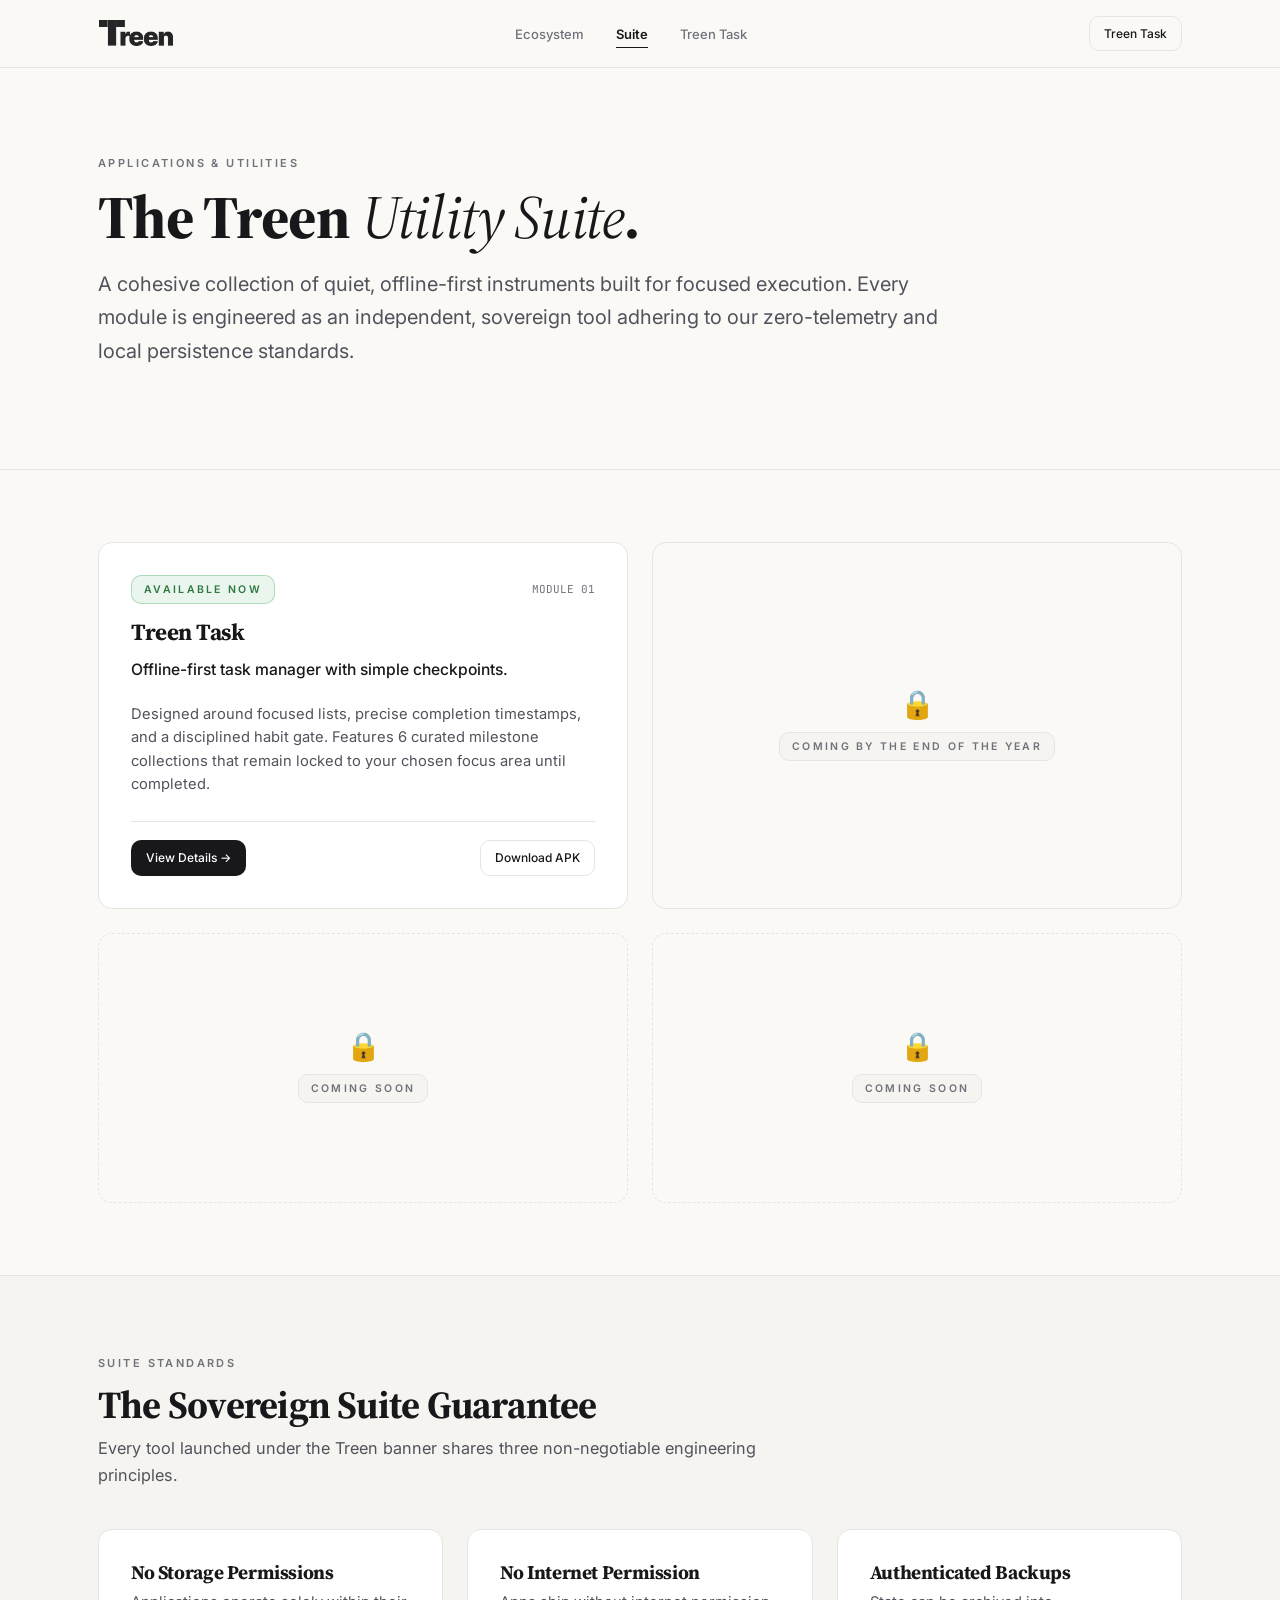
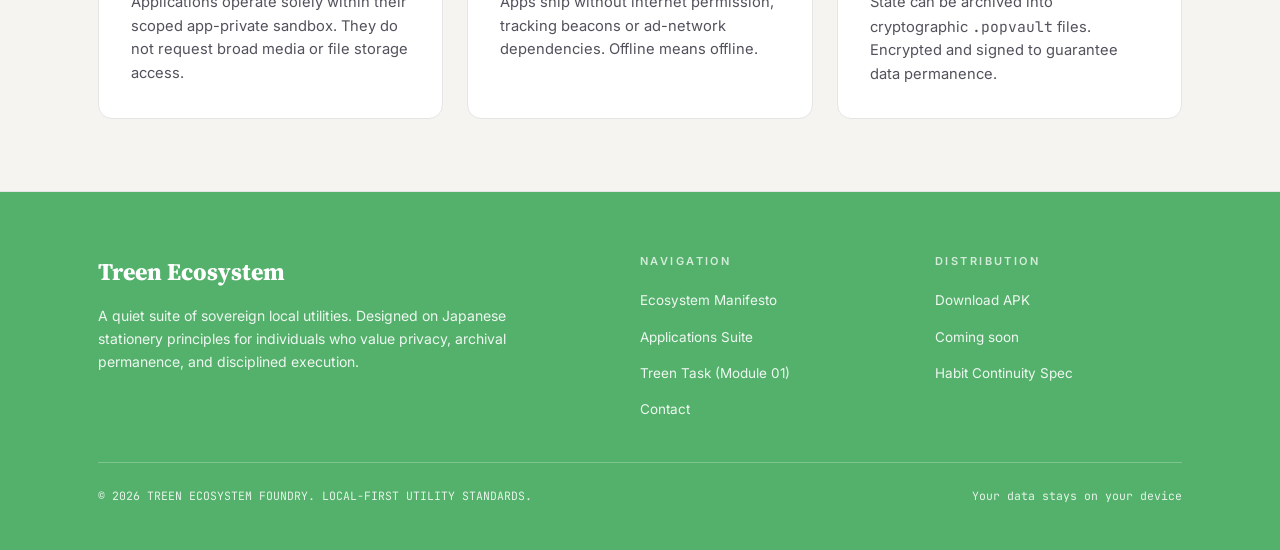
==== commit 461226c3: "feat: simplify homepage jargon, add announcement strip, update task streak rules and milestone label" ====
--- a/suite.html
+++ b/suite.html
@@ -104,9 +104,9 @@
           </article>
 
           <!-- Card 2: Mystery Utility 02 (Strictly Minimal Locked) -->
-          <article class="suite-card minimal-locked" aria-label="Upcoming utility, coming late November">
+          <article class="suite-card minimal-locked" aria-label="Upcoming utility, coming by the end of the year">
             <div class="suite-lock-icon" aria-hidden="true">🔒</div>
-            <span class="status-pill muted">Coming Late November</span>
+            <span class="status-pill muted">Coming by the end of the year</span>
           </article>
 
           <!-- Card 3: Mystery Utility 03 (Strictly Minimal Locked / Dashed) -->
